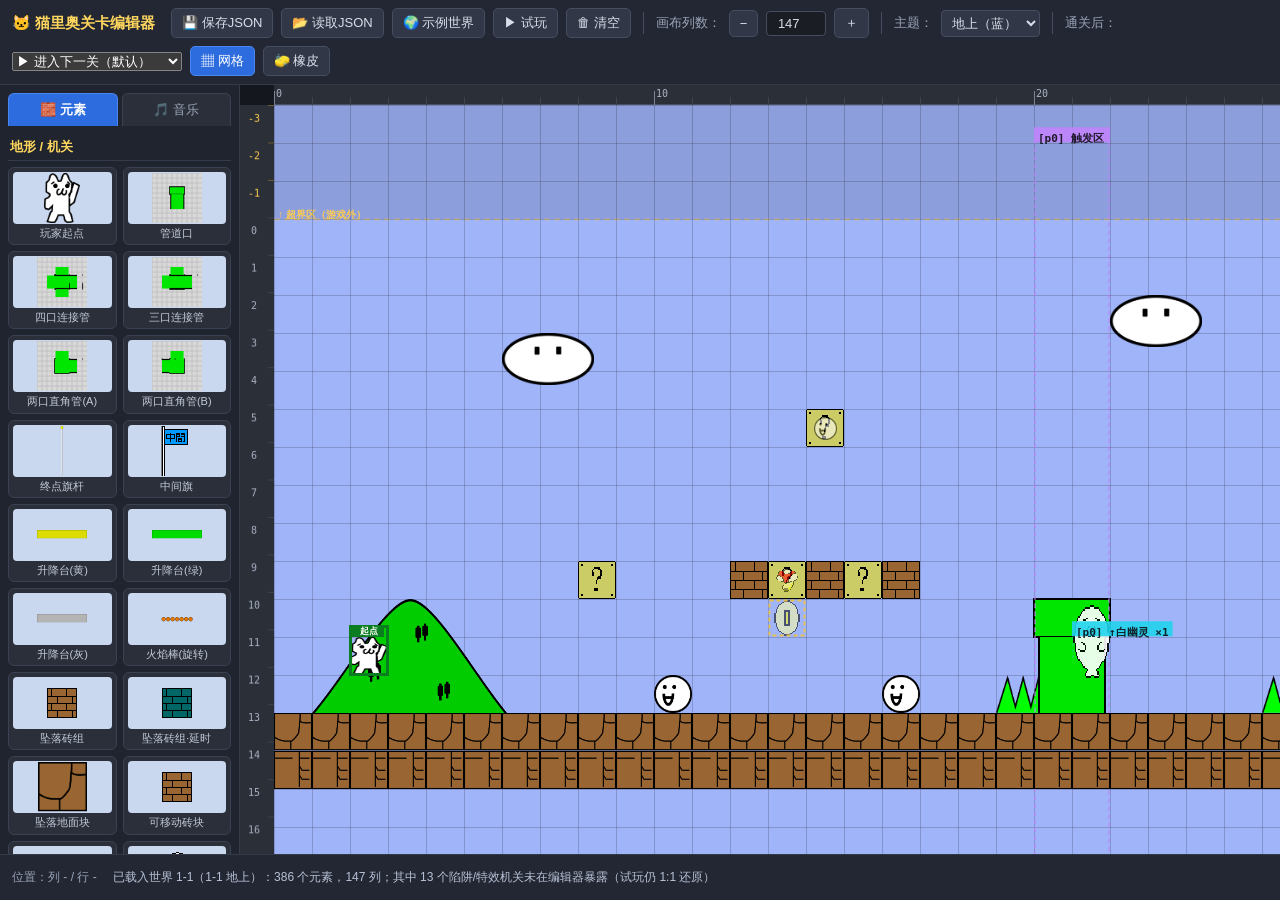
==== index.html @ 0173897b "1-3踩碎砖元素解耦" ====
<!DOCTYPE html>
<html lang="zh-CN">
<head>
<meta charset="UTF-8">
<title>猫里奥关卡编辑器</title>
<link rel="stylesheet" href="editor.css?v=hd3">
<style>
/* 加载遮罩：覆盖整个页面，等 manifest 所有图片加载完毕后淡出 */
#bootMask {
  position: fixed; inset: 0; z-index: 9999;
  background: #1a1d24; color: #e8ecf4;
  display: flex; align-items: center; justify-content: center;
  flex-direction: column; gap: 14px;
  font-family: "Microsoft YaHei", sans-serif;
  user-select: none;
}
#bootMask .bm-title { font-size: 16px; color: #ffd75e; }
#bootMask .bm-bar {
  width: 320px; max-width: 70vw; height: 10px;
  background: #2a2f3c; border-radius: 5px; overflow: hidden;
}
#bootMask .bm-fill {
  width: 0; height: 100%; background: #48b048;
  transition: width .2s ease-out;
}
#bootMask .bm-text { color: #98a2b6; font-size: 12px; }
#bootMask .bm-file { color: #b8c2d6; font-size: 11px; max-width: 360px;
  overflow: hidden; text-overflow: ellipsis; white-space: nowrap;
  font-family: Consolas, "Courier New", monospace; }
</style>
</head>
<body>
<!-- 加载遮罩：在所有资源加载完成前覆盖页面 -->
<div id="bootMask">
  <div class="bm-title">🐱 猫里奥关卡编辑器 · 资源加载中</div>
  <div class="bm-bar"><div id="bmFill" class="bm-fill"></div></div>
  <div id="bmText" class="bm-text">0% (0/0)</div>
  <div id="bmFile" class="bm-file">准备加载…</div>
</div>
<div id="app">
  <!-- 顶部工具栏 -->
  <div id="toolbar">
    <span class="title">🐱 猫里奥关卡编辑器</span>
    <button id="saveBtn" title="将当前关卡保存为 JSON 文件">💾 保存JSON</button>
    <button id="loadBtn" title="读取之前保存的 JSON 关卡（也可直接把 .json 拖进窗口）">📂 读取JSON</button>
    <input type="file" id="fileInput" accept=".json,application/json" multiple style="display:none">
    <button id="demoBtn" title="从原版猫里奥全部关卡（世界）中选择一个载入">🌍 示例世界</button>
    <button id="playBtn" title="把当前关卡转换成游戏数据，在新标签页用新引擎试玩">▶ 试玩</button>
    <button id="clearBtn">🗑 清空</button>
    <span class="sep"></span>
    <label>画布列数：</label>
    <button id="colsMinus" title="横向缩短 10 列">−</button>
    <input type="number" id="colsInput" min="20" max="1000" value="120">
    <button id="colsPlus" title="横向加长 10 列">＋</button>
    <span class="sep"></span>
    <label>主题：</label>
    <select id="themeSel">
      <option value="overworld">地上（蓝）</option>
      <option value="dungeon">地下（黑）</option>
      <option value="castle">城堡（黑）</option>
      <option value="sky">空中（蓝）</option>
    </select>
    <span class="sep"></span>
    <label for="nextLevelSel">通关后：</label>
    <select id="nextLevelSel" title="玩家碰到终点旗杆通关后的去向">
      <option value="__next__">▶ 进入下一关</option>
      <option value="__end__">🏁 游戏结束</option>
    </select>
    <button id="gridBtn" title="显示/隐藏网格">▦ 网格</button>
    <button id="eraserBtn" title="橡皮工具（也可在画布上右键擦除）">🧽 橡皮</button>
    <button id="propBtn" title="编辑选中元素的属性（位置/长度/角度/传送目标等）" style="display:none">⚙ 属性</button>
    <span class="sep" id="warpSep" style="display:none"></span>
    <label id="warpLabel" for="warpSel" style="display:none">传送目标：</label>
    <select id="warpSel" style="display:none" title="选中“传送管道口”后设置进入后前往的世界，或游戏结束"></select>
  </div>

  <!-- 主体：左侧元素栏 + 中间横向滚动画布 -->
  <div id="main">
    <div id="palette"></div>
    <div id="stage-wrap">
      <canvas id="gutter" style="margin-top:20px"></canvas>
      <div id="scroller">
        <div id="stage-inner">
          <canvas id="ruler"></canvas>
          <canvas id="stage"></canvas>
        </div>
      </div>
    </div>
  </div>

  <!-- 底部状态栏 -->
  <div id="statusbar">
    <span id="status">位置：列 - / 行 -</span>
    <span id="hint">点击左侧元素，再到画布上点击/拖动放置；右键擦除；滚轮横向滚动；画布可水平增减。</span>
  </div>
</div>

<!-- 示例世界选择弹窗 -->
<div id="worldModal" class="world-mask">
  <div class="world-dialog">
    <div class="world-head">
      <span>🌍 选择要载入的世界（读取自旧引擎全部关卡）</span>
      <button id="worldClose" title="关闭">✕</button>
    </div>
    <div id="worldList" class="world-list"></div>
    <div class="world-foot">点击任一世界即可载入编辑器；未修改前点“试玩”将 1:1 还原原版关卡。</div>
  </div>
</div>

<!-- BGM 单选弹窗 -->
<div id="bgmModal" class="world-mask">
  <div class="world-dialog">
    <div class="world-head">
      <span>🎼 选择本关背景音乐（BGM）</span>
      <button id="bgmClose" title="关闭">✕</button>
    </div>
    <div id="bgmList" class="world-list"></div>
    <div class="world-foot">点击曲目即可试听并选中（单选）；BGM 是关卡级设置，不会放到画布上，试玩本关时播放。</div>
  </div>
</div>

<!-- 元素属性弹窗 -->
<div id="propModal" class="world-mask">
  <div class="world-dialog prop-dialog">
    <div class="world-head">
      <span id="propTitle">⚙ 元素属性</span>
      <button id="propClose" title="关闭">✕</button>
    </div>
    <div id="propBody" class="prop-body"></div>
    <div class="prop-foot">
      <button id="propCancel">取消</button>
      <button id="propOk">确定</button>
    </div>
  </div>
</div>

<script src="assets/sprites/manifest.js?v=shell2"></script>
<script src="elements.js?v=shell25"></script>
<script src="stages_data.js?v=shell14"></script>
<script src="editor.js?v=hd33"></script>
<script>
/* 加载画面：预加载 manifest 中所有切片 PNG，跟踪进度，完成后淡出遮罩。
 * 加载期间屏蔽所有键盘事件（capture 阶段拦截），防止编辑器接收按键放置/删除元素。 */
(function () {
  var mask = document.getElementById('bootMask');
  if (!mask) return;
  var fillEl = document.getElementById('bmFill');
  var textEl = document.getElementById('bmText');
  var fileEl = document.getElementById('bmFile');
  var lastP = -1;
  var total = 0, loaded = 0;
  // 提取 URL 中的文件名
  function basename(url) {
    if (!url) return '';
    var s = String(url).split('?')[0];
    var i = s.lastIndexOf('/');
    return i >= 0 ? s.slice(i + 1) : s;
  }
  function setP(p, file) {
    if (p === lastP && file == null) return;
    lastP = p;
    if (fillEl) fillEl.style.width = p + '%';
    if (textEl) textEl.textContent = p + '% (' + loaded + '/' + total + ')';
    if (fileEl && file != null) {
      fileEl.textContent = file ? ('当前加载：' + basename(file)) : (loaded >= total ? '完成 ✓' : '');
    }
  }
  // 加载期间屏蔽所有键盘事件（capture 阶段拦截）
  function keyBlocker(e) {
    e.preventDefault();
    e.stopImmediatePropagation();
    return false;
  }
  window.addEventListener('keydown', keyBlocker, true);
  window.addEventListener('keyup', keyBlocker, true);
  window.addEventListener('keypress', keyBlocker, true);
  function releaseBlocker() {
    window.removeEventListener('keydown', keyBlocker, true);
    window.removeEventListener('keyup', keyBlocker, true);
    window.removeEventListener('keypress', keyBlocker, true);
  }
  function finish() {
    setP(100, null);
    if (fileEl) fileEl.textContent = '完成 ✓';
    setTimeout(function () {
      mask.style.transition = 'opacity .3s';
      mask.style.opacity = '0';
      setTimeout(function () {
        mask.style.display = 'none';
        releaseBlocker();
      }, 300);
    }, 100);
  }
  // 收集 manifest 中所有切片 PNG 路径，去重
  var seen = {}, urls = [];
  if (window.SPRITE_MANIFEST && window.SPRITE_MANIFEST.sprites) {
    window.SPRITE_MANIFEST.sprites.forEach(function (s) {
      if (!s.file) return;
      var u = 'assets/sprites/' + s.file;
      if (seen[u]) return;
      seen[u] = true; urls.push(u);
    });
  }
  total = urls.length;
  // 兜底：无有效 URL 时 500ms 后直接淡出
  if (total === 0) { setTimeout(finish, 500); return; }
  // 启动加载
  setP(0, urls[0]);
  function done() {
    loaded++;
    // 估算当前正在加载的文件（最后一个未完成的）
    var cur = loaded < total ? urls[Math.min(loaded, total - 1)] : null;
    setP(Math.min(99, Math.round(loaded * 100 / total)), cur);
    if (loaded >= total) finish();
  }
  urls.forEach(function (u) {
    var im = new Image();
    im.onload = done;
    im.onerror = done;
    im.src = u;
  });
})();
</script>
</body>
</html>
---- editor.css ----
* { margin: 0; padding: 0; box-sizing: border-box; }

html, body {
  height: 100%;
  font-family: "Microsoft YaHei", "PingFang SC", sans-serif;
  background: #1a1d24;
  color: #d8dee9;
  overflow: hidden;
}

#app {
  display: flex;
  flex-direction: column;
  height: 100%;
}

/* ---------- 顶部工具栏 ---------- */
#toolbar {
  display: flex;
  align-items: center;
  gap: 8px;
  padding: 8px 12px;
  background: #232733;
  border-bottom: 1px solid #333a48;
  flex-wrap: wrap;
}
#toolbar .title {
  font-weight: bold;
  font-size: 15px;
  color: #ffd75e;
  margin-right: 8px;
  white-space: nowrap;
}
#toolbar button {
  background: #313747;
  color: #d8dee9;
  border: 1px solid #454d61;
  border-radius: 5px;
  padding: 5px 10px;
  font-size: 13px;
  cursor: pointer;
  white-space: nowrap;
}
#toolbar button:hover { background: #3d4458; }
#toolbar button.active {
  background: #2d6cdf;
  border-color: #4a86f0;
  color: #fff;
}
#toolbar .sep {
  width: 1px;
  height: 22px;
  background: #454d61;
  margin: 0 4px;
}
#toolbar label { font-size: 13px; color: #9aa4b8; }
#colsInput {
  width: 60px;
  background: #1a1d24;
  color: #d8dee9;
  border: 1px solid #454d61;
  border-radius: 4px;
  padding: 4px 6px;
  font-size: 13px;
  text-align: center;
}
#themeSel {
  background: #313747;
  color: #d8dee9;
  border: 1px solid #454d61;
  border-radius: 4px;
  padding: 4px 6px;
  font-size: 13px;
}

/* ---------- 下拉选项可读性：深色select的下拉列表默认白底，选项文字继承浅色会白底白字不可见 ---------- */
select { color-scheme: dark; }
select option, select optgroup {
  background: #1a1d24;
  color: #d8dee9;
}

/* ---------- 主体三栏 ---------- */
#main {
  flex: 1;
  display: flex;
  min-height: 0;
}

/* 左侧元素栏 */
#palette {
  width: 240px;
  flex-shrink: 0;
  background: #20242e;
  border-right: 1px solid #333a48;
  display: flex;
  flex-direction: column;
  overflow: hidden;
}
/* 左侧栏 TAB 切换 */
#palTabs {
  display: flex;
  gap: 4px;
  padding: 8px 8px 0;
  flex-shrink: 0;
}
.pal-tab {
  flex: 1;
  background: #2b2f3a;
  color: #9aa4b8;
  border: 1px solid #3a4152;
  border-bottom: none;
  border-radius: 6px 6px 0 0;
  padding: 7px 0;
  font-size: 13px;
  cursor: pointer;
}
.pal-tab:hover { background: #333a48; color: #d8dee9; }
.pal-tab.active {
  background: #2d6cdf;
  border-color: #4a86f0;
  color: #fff;
  font-weight: bold;
}
.pal-pane {
  display: none;
  flex: 1;
  overflow-y: auto;
  padding: 8px;
  min-height: 0;
}
.pal-pane.show { display: block; }
.pal-sec { margin-bottom: 10px; }
.pal-h {
  font-size: 13px;
  font-weight: bold;
  color: #ffd75e;
  padding: 4px 2px;
  border-bottom: 1px solid #333a48;
  margin-bottom: 6px;
  position: sticky;
  top: -8px;
  background: #20242e;
}
.pal-grid {
  display: grid;
  grid-template-columns: repeat(2, 1fr);
  gap: 6px;
}
.pal-item {
  background: #2b2f3a;
  border: 1px solid #3a4152;
  border-radius: 6px;
  padding: 4px;
  cursor: pointer;
  text-align: center;
  user-select: none;
}
.pal-item:hover { border-color: #6b7590; background: #333a48; }
.pal-item.sel {
  border-color: #4a86f0;
  background: #24395e;
  box-shadow: 0 0 0 1px #4a86f0 inset;
}
.pal-thumb {
  height: 52px;
  display: flex;
  align-items: center;
  justify-content: center;
  background: #c9d7ef;
  border-radius: 4px;
  margin-bottom: 3px;
  overflow: hidden;
}
.pal-thumb img {
  max-width: 50px;
  max-height: 50px;
  image-rendering: pixelated;
}
/* 高清重绘资源：浏览器平滑缩放，避免曲线边缘出方块锯齿 */
.pal-thumb img.pal-hd {
  image-rendering: auto;
}
.pal-add {
  border-style: dashed;
  border-color: #5a6478;
  cursor: pointer;
}
.pal-add:hover { border-color: #7d8aff; background: #2a3550; }
.pal-add-thumb {
  font-size: 28px;
  color: #7d8aff;
  background: transparent !important;
  border: 2px dashed #5a6478;
  border-radius: 4px;
}
.custom-del {
  position: absolute;
  top: 2px;
  right: 2px;
  background: rgba(233, 30, 99, .85);
  color: #fff;
  font-size: 12px;
  width: 16px;
  height: 16px;
  line-height: 14px;
  text-align: center;
  border-radius: 50%;
  cursor: pointer;
  display: none;
}
.pal-item.custom-item, .world-item.custom-item { position: relative; }
.pal-item.custom-item:hover .custom-del,
.world-item.custom-item:hover .custom-del { display: block; }
.pal-dot {
  width: 34px;
  height: 34px;
  border-radius: 50%;
  border: 2px solid #fff;
  color: #fff;
  font-size: 18px;
  display: flex;
  align-items: center;
  justify-content: center;
}
.pal-label {
  font-size: 11px;
  color: #c2cad8;
  line-height: 1.2;
  white-space: nowrap;
  overflow: hidden;
  text-overflow: ellipsis;
}

/* 中间画布区 */
#stage-wrap {
  flex: 1;
  display: flex;
  min-width: 0;
  min-height: 0;
  background: #14171d;
}
#gutter {
  flex-shrink: 0;
  display: block;
}
#scroller {
  flex: 1;
  overflow-x: auto;
  overflow-y: hidden;
}
#stage-inner {
  width: max-content;
  padding-bottom: 8px;
}
#ruler { display: block; }
#stage {
  display: block;
  /* backing 已按 devicePixelRatio 原生出图，无需再让 CSS 做像素化放大；
     高清资源需要平滑显示，像素风资源已在 canvas 内以 nearest-neighbor 栅格化 */
  cursor: crosshair;
  box-shadow: 0 0 0 1px #333a48;
}

/* 底部状态栏 */
#statusbar {
  display: flex;
  gap: 16px;
  align-items: center;
  padding: 6px 12px;
  background: #232733;
  border-top: 1px solid #333a48;
  font-size: 12px;
  min-height: 46px;
}
#status { color: #9aa4b8; white-space: nowrap; }
#hint {
  color: #b8c2d6;
  flex: 1;
  white-space: nowrap;
  overflow: hidden;
  text-overflow: ellipsis;
}

/* 滚动条 */
.pal-pane::-webkit-scrollbar,
#scroller::-webkit-scrollbar { height: 10px; width: 10px; }
.pal-pane::-webkit-scrollbar-thumb,
#scroller::-webkit-scrollbar-thumb { background: #454d61; border-radius: 5px; }
.pal-pane::-webkit-scrollbar-track,
#scroller::-webkit-scrollbar-track { background: #1a1d24; }

/* ===== 音乐 TAB：BGM 卡片 + 音效 ===== */
.bgm-card {
  display: flex;
  align-items: center;
  gap: 10px;
  background: #2b2f3a;
  border: 1px solid #3a4152;
  border-radius: 8px;
  padding: 10px;
  cursor: pointer;
  user-select: none;
}
.bgm-card:hover { border-color: #6b7590; background: #333a48; }
.bgm-card-dot {
  width: 38px;
  height: 38px;
  flex-shrink: 0;
  border-radius: 50%;
  border: 2px solid #fff;
  color: #fff;
  font-size: 18px;
  display: flex;
  align-items: center;
  justify-content: center;
}
.bgm-card-info { flex: 1; min-width: 0; }
.bgm-card-name { font-size: 13px; font-weight: bold; color: #fff; }
.bgm-card-sub { font-size: 11px; color: #8890a0; margin-top: 2px; }
.bgm-card-chg { font-size: 12px; color: #8ab4f8; white-space: nowrap; }
.sfx-thumb { background: #e8ecf4; }

/* ===== BGM 单选弹窗 ===== */
.bgm-item { align-items: center; }
.bgm-item.sel { background: #24395e; border-color: #4a86f0; }
.bgm-radio {
  font-size: 16px;
  color: #8ab4f8;
  width: 18px;
  text-align: center;
  flex-shrink: 0;
}
.bgm-dot {
  width: 26px;
  height: 26px;
  flex-shrink: 0;
  border-radius: 50%;
  border: 2px solid #fff;
  color: #fff;
  font-size: 13px;
  display: flex;
  align-items: center;
  justify-content: center;
}

/* ===== 示例世界选择弹窗 ===== */
.world-mask {
  position: fixed; inset: 0; background: rgba(0,0,0,.55);
  display: none; align-items: center; justify-content: center; z-index: 1000;
}
.world-mask.show { display: flex; }
.world-dialog {
  width: min(560px, 92vw); max-height: 78vh; display: flex; flex-direction: column;
  background: #23262e; border: 1px solid #3a4152; border-radius: 12px;
  box-shadow: 0 18px 60px rgba(0,0,0,.5); overflow: hidden;
}
.world-head {
  display: flex; align-items: center; justify-content: space-between;
  padding: 14px 18px; font-weight: 700; color: #fff;
  background: #2b2f3a; border-bottom: 1px solid #3a4152;
}
.world-head button {
  background: none; border: none; color: #aab; font-size: 16px; cursor: pointer;
}
.world-head button:hover { color: #fff; }
.world-list { overflow-y: auto; padding: 8px; }
.world-item {
  display: flex; align-items: baseline; gap: 10px;
  padding: 10px 14px; margin: 4px 0; border-radius: 8px; cursor: pointer;
  border: 1px solid transparent;
}
.world-item:hover { background: #333a48; border-color: #4a5570; }
.world-item .wid {
  font-weight: 700; color: #8fd; font-family: monospace; min-width: 52px;
}
.world-item .wname { color: #eee; font-weight: 600; }
.world-item .wmeta { color: #99a; font-size: 12px; margin-left: auto; }
.world-foot {
  padding: 10px 16px; font-size: 12px; color: #8890a0;
  background: #1f222a; border-top: 1px solid #3a4152;
}

/* ---------- 元素属性弹窗 ---------- */
.prop-dialog { width: min(430px, 92vw); }
.prop-body { padding: 14px 18px; display: flex; flex-direction: column; gap: 10px; overflow-y: auto; }
.prop-row { display: flex; align-items: center; gap: 10px; font-size: 13px; }
.prop-row > label { min-width: 112px; color: #aab; }
.prop-row input, .prop-row select {
  flex: 0 1 auto; min-width: 130px; background: #1a1d24; border: 1px solid #3a4152; color: #fff;
  border-radius: 6px; padding: 6px 8px; font-size: 13px;
}
.prop-row input:focus, .prop-row select:focus { outline: none; border-color: #5a7bd0; }
.prop-row .prop-note { color: #778; font-size: 11px; flex: 1 1 0; min-width: 90px; overflow-wrap: anywhere; }
.prop-foot {
  display: flex; gap: 10px; justify-content: flex-end; padding: 12px 16px;
  background: #1f222a; border-top: 1px solid #3a4152;
}
.prop-foot button {
  padding: 6px 20px; border-radius: 6px; border: 1px solid #4a5570;
  background: #333a48; color: #fff; cursor: pointer; font-size: 13px;
}
.prop-foot button:hover { background: #3d4656; }
.prop-foot #propOk { background: #2e7d46; border-color: #3a9d5a; }
.prop-foot #propOk:hover { background: #359052; }
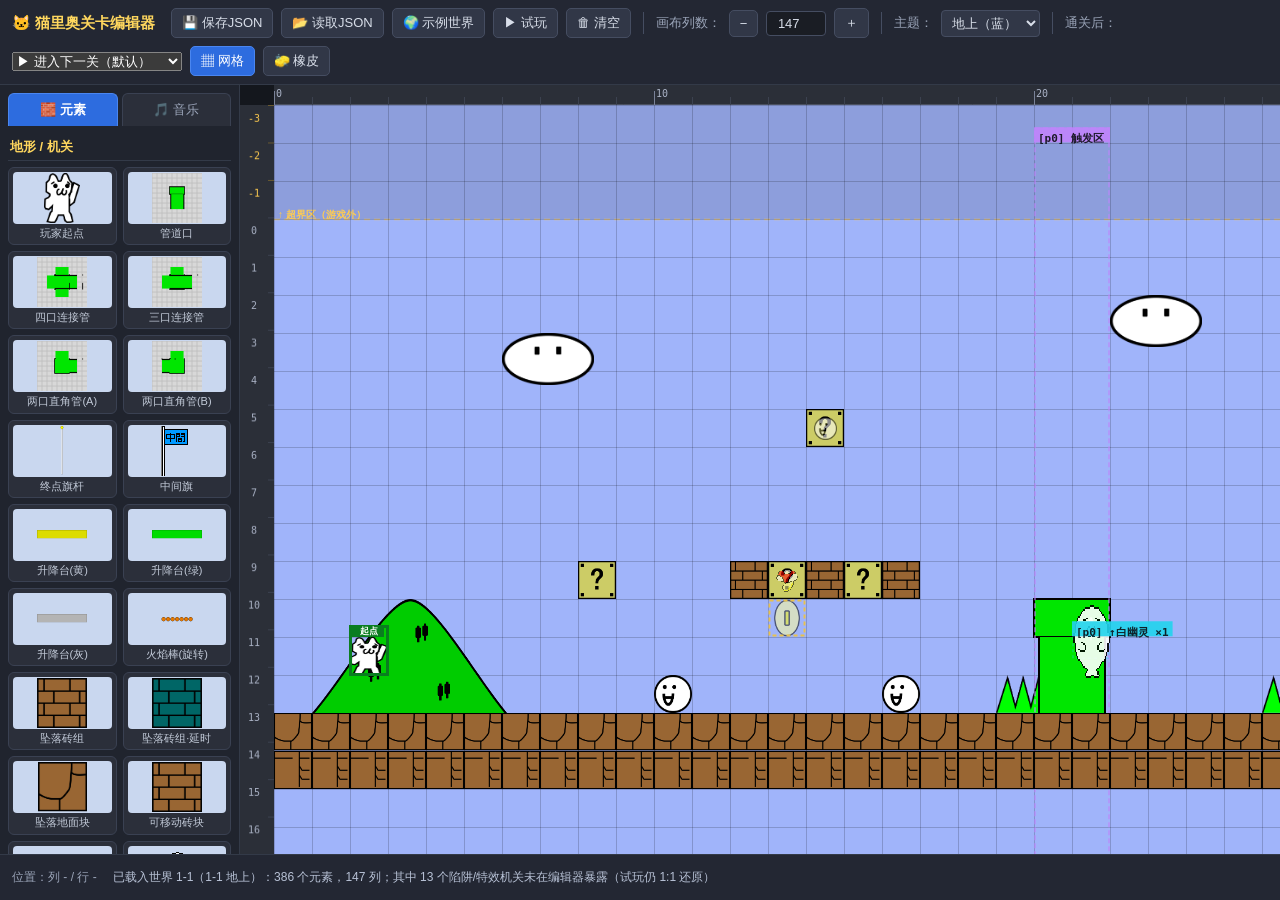
==== commit 3c1a2c38: "1-1毒蘑菇量产隐藏块" ====
--- a/index.html
+++ b/index.html
@@ -137,7 +137,7 @@
 <script src="assets/sprites/manifest.js?v=shell2"></script>
 <script src="elements.js?v=shell25"></script>
 <script src="stages_data.js?v=shell14"></script>
-<script src="editor.js?v=hd33"></script>
+<script src="editor.js?v=hd34"></script>
 <script>
 /* 加载画面：预加载 manifest 中所有切片 PNG，跟踪进度，完成后淡出遮罩。
  * 加载期间屏蔽所有键盘事件（capture 阶段拦截），防止编辑器接收按键放置/删除元素。 */
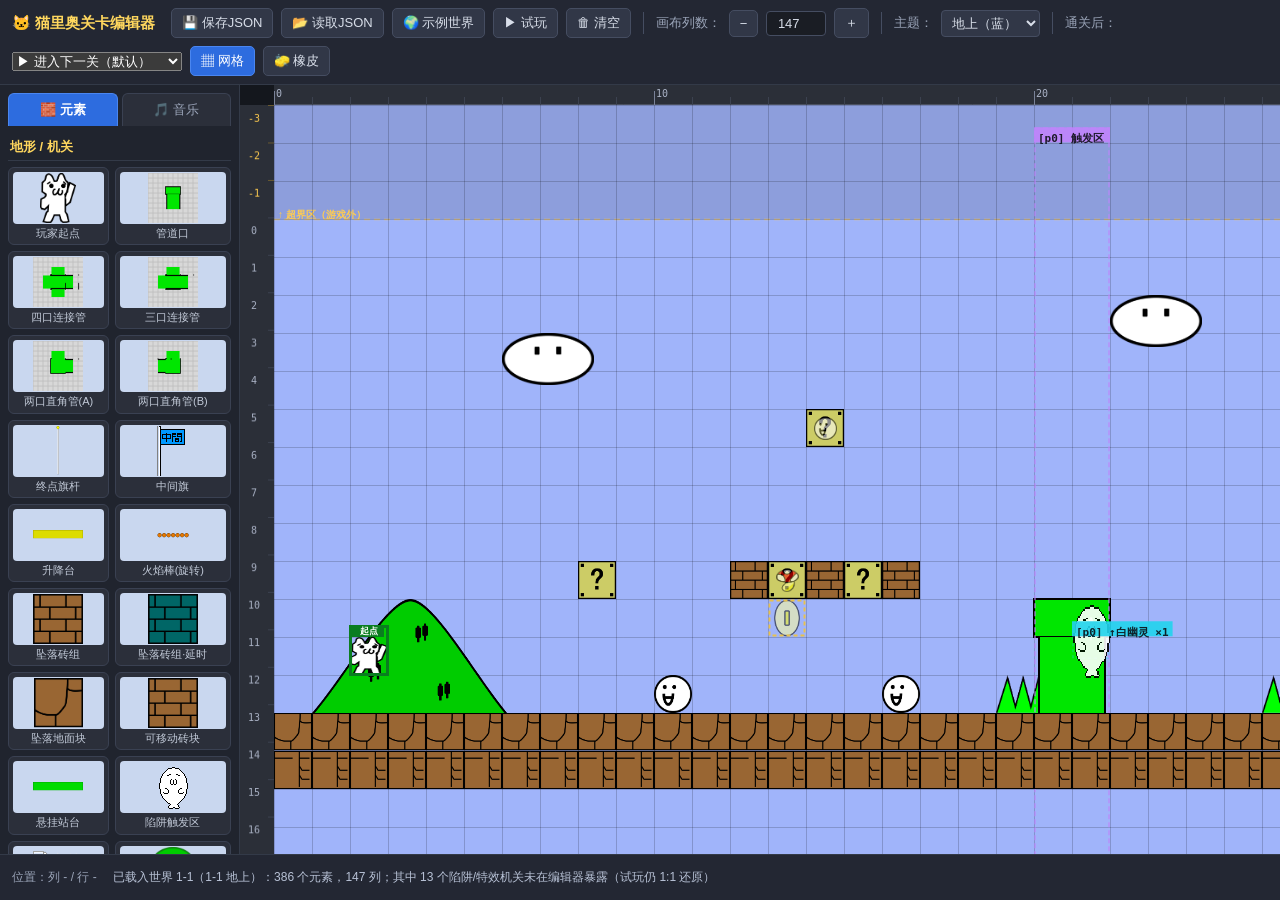
==== commit a3b33de0: "升降台重构" ====
--- a/index.html
+++ b/index.html
@@ -3,7 +3,7 @@
 <head>
 <meta charset="UTF-8">
 <title>猫里奥关卡编辑器</title>
-<link rel="stylesheet" href="editor.css?v=hd3">
+<link rel="stylesheet" href="editor.css?v=hd5">
 <style>
 /* 加载遮罩：覆盖整个页面，等 manifest 所有图片加载完毕后淡出 */
 #bootMask {
@@ -135,9 +135,9 @@
 </div>
 
 <script src="assets/sprites/manifest.js?v=shell2"></script>
-<script src="elements.js?v=shell25"></script>
+<script src="elements.js?v=shell26"></script>
 <script src="stages_data.js?v=shell14"></script>
-<script src="editor.js?v=hd34"></script>
+<script src="editor.js?v=hd36"></script>
 <script>
 /* 加载画面：预加载 manifest 中所有切片 PNG，跟踪进度，完成后淡出遮罩。
  * 加载期间屏蔽所有键盘事件（capture 阶段拦截），防止编辑器接收按键放置/删除元素。 */
--- a/editor.css
+++ b/editor.css
@@ -392,6 +392,16 @@
 }
 .prop-row input:focus, .prop-row select:focus { outline: none; border-color: #5a7bd0; }
 .prop-row .prop-note { color: #778; font-size: 11px; flex: 1 1 0; min-width: 90px; overflow-wrap: anywhere; }
+/* 升降台接触事件复选框组 */
+.prop-row .lift-checks { display: flex; flex-wrap: wrap; gap: 6px 16px; min-width: 200px; flex: 1 1 auto; }
+.prop-row .lift-chk { display: flex; align-items: center; gap: 5px; min-width: auto !important; color: #dfe3ee; cursor: pointer; font-weight: normal; }
+.prop-row .lift-chk input { min-width: 0 !important; width: auto; flex: 0 0 auto; margin: 0; padding: 0; accent-color: #5a7bd0; }
+.prop-row .lift-chk span { font-size: 12.5px; }
+/* 升降台自定义颜色选择器 */
+.prop-row .lift-color-box { display: flex; align-items: center; gap: 8px; flex: 1 1 auto; min-width: 130px; }
+.prop-row .lift-color-box select { flex: 0 1 auto; }
+.prop-row .lift-color-picker { min-width: 0 !important; width: 34px; height: 28px; padding: 0; border: 1px solid #3a4152; border-radius: 4px; background: none; cursor: pointer; flex: 0 0 auto; }
+.prop-row .lift-color-rgba { font-size: 11px; color: #aab; font-family: monospace; white-space: nowrap; }
 .prop-foot {
   display: flex; gap: 10px; justify-content: flex-end; padding: 12px 16px;
   background: #1f222a; border-top: 1px solid #3a4152;
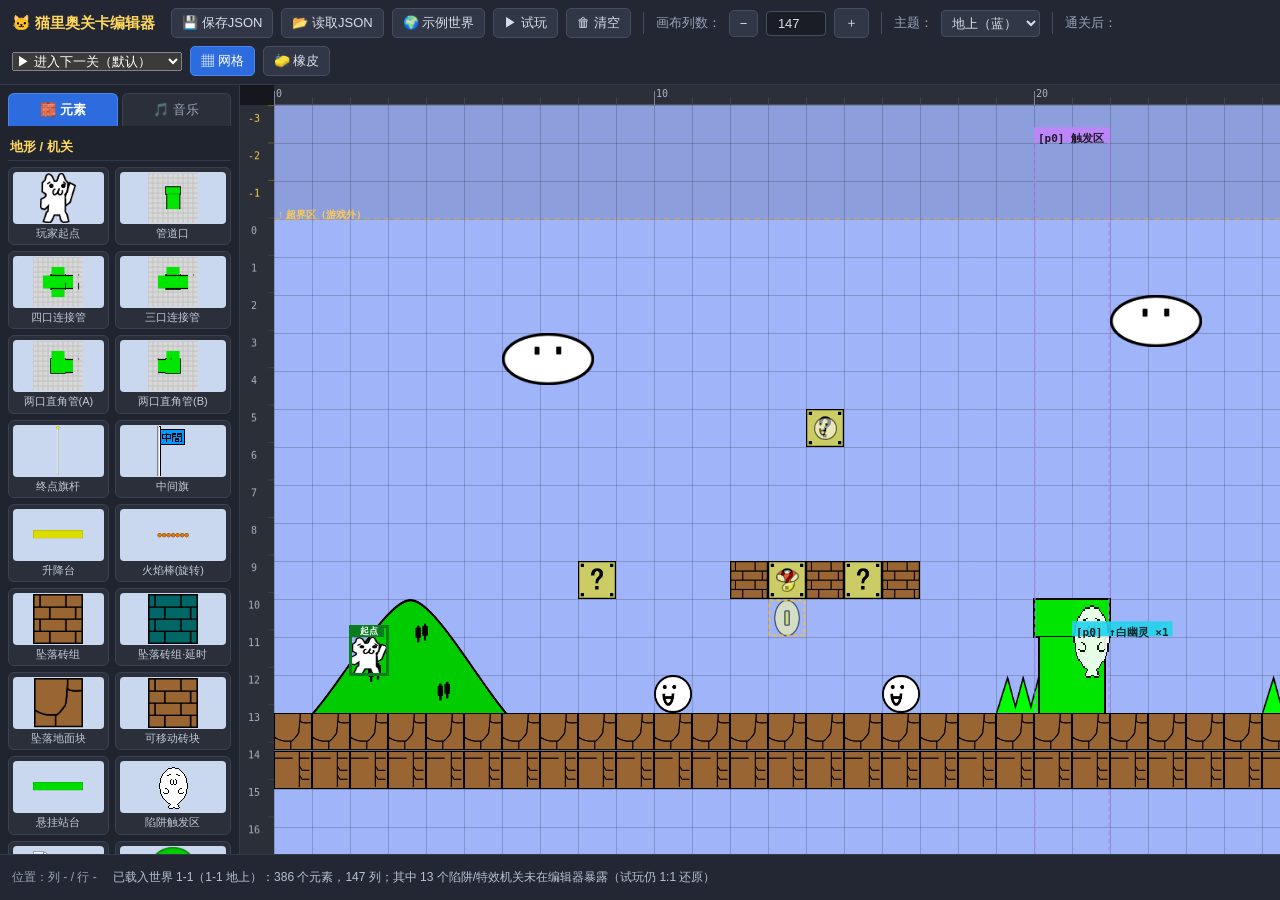
==== commit ec916f18: "1-2-1 周期还是没有变化，问号球改属性，属性列表跟p10元素的属性对不上" ====
--- a/index.html
+++ b/index.html
@@ -137,7 +137,7 @@
 <script src="assets/sprites/manifest.js?v=shell2"></script>
 <script src="elements.js?v=shell26"></script>
 <script src="stages_data.js?v=shell14"></script>
-<script src="editor.js?v=hd36"></script>
+<script src="editor.js?v=hd37"></script>
 <script>
 /* 加载画面：预加载 manifest 中所有切片 PNG，跟踪进度，完成后淡出遮罩。
  * 加载期间屏蔽所有键盘事件（capture 阶段拦截），防止编辑器接收按键放置/删除元素。 */
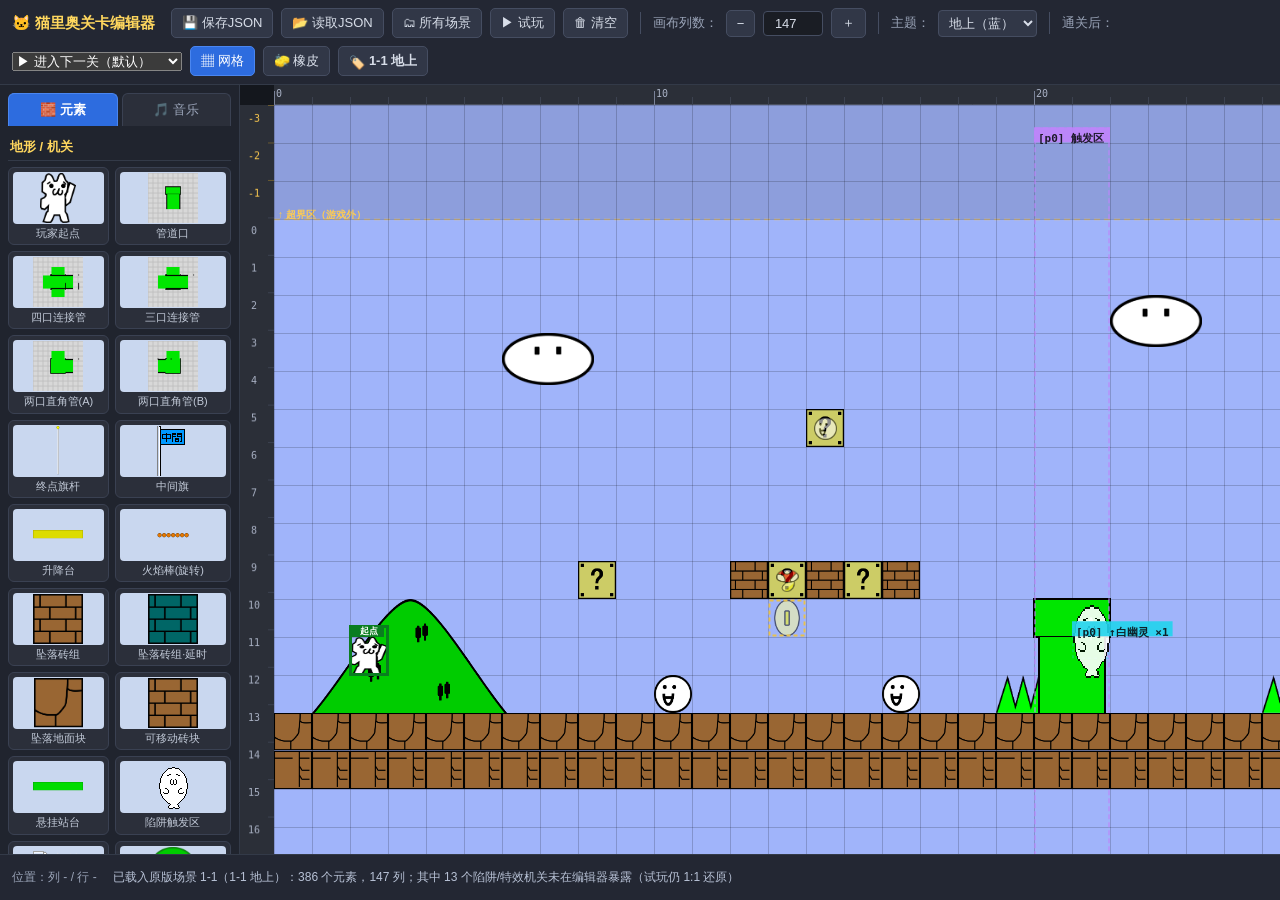
==== commit 1e2aa386: "关卡名字" ====
--- a/index.html
+++ b/index.html
@@ -3,7 +3,7 @@
 <head>
 <meta charset="UTF-8">
 <title>猫里奥关卡编辑器</title>
-<link rel="stylesheet" href="editor.css?v=hd5">
+<link rel="stylesheet" href="editor.css?v=hd7">
 <style>
 /* 加载遮罩：覆盖整个页面，等 manifest 所有图片加载完毕后淡出 */
 #bootMask {
@@ -44,7 +44,7 @@
     <button id="saveBtn" title="将当前关卡保存为 JSON 文件">💾 保存JSON</button>
     <button id="loadBtn" title="读取之前保存的 JSON 关卡（也可直接把 .json 拖进窗口）">📂 读取JSON</button>
     <input type="file" id="fileInput" accept=".json,application/json" multiple style="display:none">
-    <button id="demoBtn" title="从原版猫里奥全部关卡（世界）中选择一个载入">🌍 示例世界</button>
+    <button id="demoBtn" title="从全部场景中选择：原版关卡或修改后保存的副本">🗂 所有场景</button>
     <button id="playBtn" title="把当前关卡转换成游戏数据，在新标签页用新引擎试玩">▶ 试玩</button>
     <button id="clearBtn">🗑 清空</button>
     <span class="sep"></span>
@@ -69,6 +69,7 @@
     <button id="gridBtn" title="显示/隐藏网格">▦ 网格</button>
     <button id="eraserBtn" title="橡皮工具（也可在画布上右键擦除）">🧽 橡皮</button>
     <button id="propBtn" title="编辑选中元素的属性（位置/长度/角度/传送目标等）" style="display:none">⚙ 属性</button>
+    <button id="levelNameBtn" title="当前关卡名（点击修改）">🏷️ <span id="levelNameText">未命名关卡</span></button>
     <span class="sep" id="warpSep" style="display:none"></span>
     <label id="warpLabel" for="warpSel" style="display:none">传送目标：</label>
     <select id="warpSel" style="display:none" title="选中“传送管道口”后设置进入后前往的世界，或游戏结束"></select>
@@ -95,15 +96,15 @@
   </div>
 </div>
 
-<!-- 示例世界选择弹窗 -->
+<!-- 所有场景选择弹窗 -->
 <div id="worldModal" class="world-mask">
   <div class="world-dialog">
     <div class="world-head">
-      <span>🌍 选择要载入的世界（读取自旧引擎全部关卡）</span>
+      <span>🗂 选择要载入的场景（原版关卡 + 修改后的副本）</span>
       <button id="worldClose" title="关闭">✕</button>
     </div>
     <div id="worldList" class="world-list"></div>
-    <div class="world-foot">点击任一世界即可载入编辑器；未修改前点“试玩”将 1:1 还原原版关卡。</div>
+    <div class="world-foot">点击任一场景即可载入编辑器；原版关卡未修改前点“试玩”将 1:1 还原，一旦修改会自动存为“副本”并列在上方。</div>
   </div>
 </div>
 
@@ -137,7 +138,7 @@
 <script src="assets/sprites/manifest.js?v=shell2"></script>
 <script src="elements.js?v=shell26"></script>
 <script src="stages_data.js?v=shell14"></script>
-<script src="editor.js?v=hd37"></script>
+<script src="editor.js?v=hd40"></script>
 <script>
 /* 加载画面：预加载 manifest 中所有切片 PNG，跟踪进度，完成后淡出遮罩。
  * 加载期间屏蔽所有键盘事件（capture 阶段拦截），防止编辑器接收按键放置/删除元素。 */
--- a/editor.css
+++ b/editor.css
@@ -46,6 +46,22 @@
   background: #2d6cdf;
   border-color: #4a86f0;
   color: #fff;
+}
+/* 关卡名按钮：名字过长时省略号，视觉上与操作按钮区分 */
+#levelNameBtn {
+  max-width: 260px;
+  border-color: #5a6f4a;
+  color: #b9e08a;
+  font-weight: bold;
+}
+#levelNameBtn:hover { background: #35403a; }
+#levelNameBtn #levelNameText {
+  display: inline-block;
+  max-width: 215px;
+  overflow: hidden;
+  text-overflow: ellipsis;
+  vertical-align: bottom;
+  white-space: nowrap;
 }
 #toolbar .sep {
   width: 1px;
@@ -380,6 +396,36 @@
   padding: 10px 16px; font-size: 12px; color: #8890a0;
   background: #1f222a; border-top: 1px solid #3a4152;
 }
+
+/* ---------- “所有场景”弹窗：分组标题 / 副本徽标 ---------- */
+.scene-group-title {
+  padding: 10px 8px 6px;
+  font-size: 12px;
+  font-weight: 700;
+  color: #8fa0c0;
+  letter-spacing: .5px;
+}
+.scene-empty {
+  padding: 8px 14px 12px;
+  font-size: 12px;
+  color: #6b7388;
+}
+.world-item.scene-item.sel {
+  background: #2c3a5a;
+  border-color: #4a6ea8;
+}
+.scene-badge {
+  flex: none;
+  font-size: 11px;
+  font-weight: 700;
+  padding: 1px 7px;
+  border-radius: 9px;
+  min-width: 38px;
+  text-align: center;
+}
+.scene-badge.kind-copy   { background: #3a5a2c; color: #b9e08a; }
+.scene-badge.kind-custom { background: #4a3a6a; color: #cbb8f0; }
+.scene-badge.kind-file   { background: #5a4a2c; color: #f0d09a; }
 
 /* ---------- 元素属性弹窗 ---------- */
 .prop-dialog { width: min(430px, 92vw); }
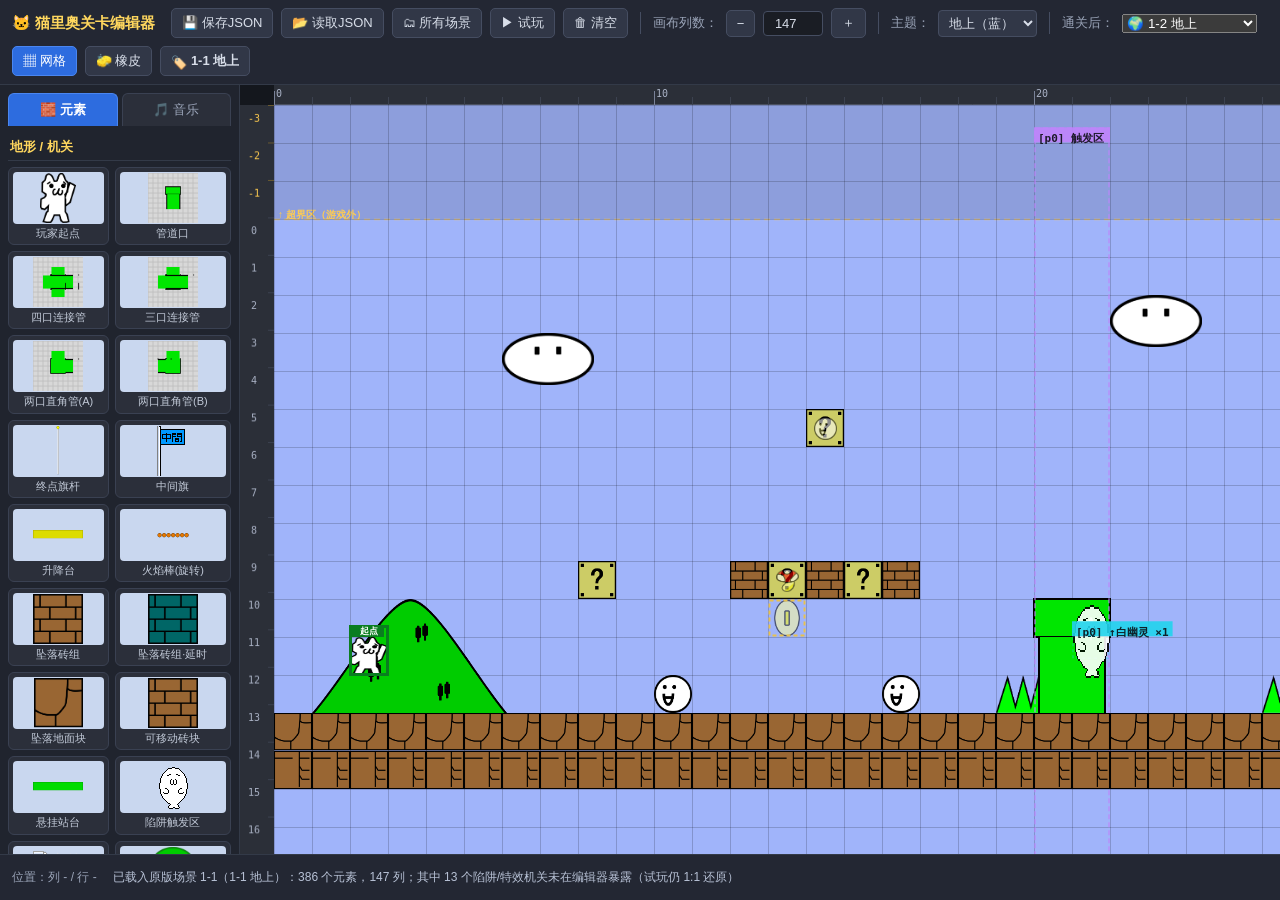
==== commit 08685ac4: "通关后选项" ====
--- a/index.html
+++ b/index.html
@@ -62,8 +62,7 @@
     </select>
     <span class="sep"></span>
     <label for="nextLevelSel">通关后：</label>
-    <select id="nextLevelSel" title="玩家碰到终点旗杆通关后的去向">
-      <option value="__next__">▶ 进入下一关</option>
+    <select id="nextLevelSel" title="玩家碰到终点旗杆通关后的去向（选项与“所有场景”一致）">
       <option value="__end__">🏁 游戏结束</option>
     </select>
     <button id="gridBtn" title="显示/隐藏网格">▦ 网格</button>
@@ -137,8 +136,8 @@
 
 <script src="assets/sprites/manifest.js?v=shell2"></script>
 <script src="elements.js?v=shell26"></script>
-<script src="stages_data.js?v=shell14"></script>
-<script src="editor.js?v=hd40"></script>
+<script src="stages_data.js?v=shell15"></script>
+<script src="editor.js?v=hd41"></script>
 <script>
 /* 加载画面：预加载 manifest 中所有切片 PNG，跟踪进度，完成后淡出遮罩。
  * 加载期间屏蔽所有键盘事件（capture 阶段拦截），防止编辑器接收按键放置/删除元素。 */
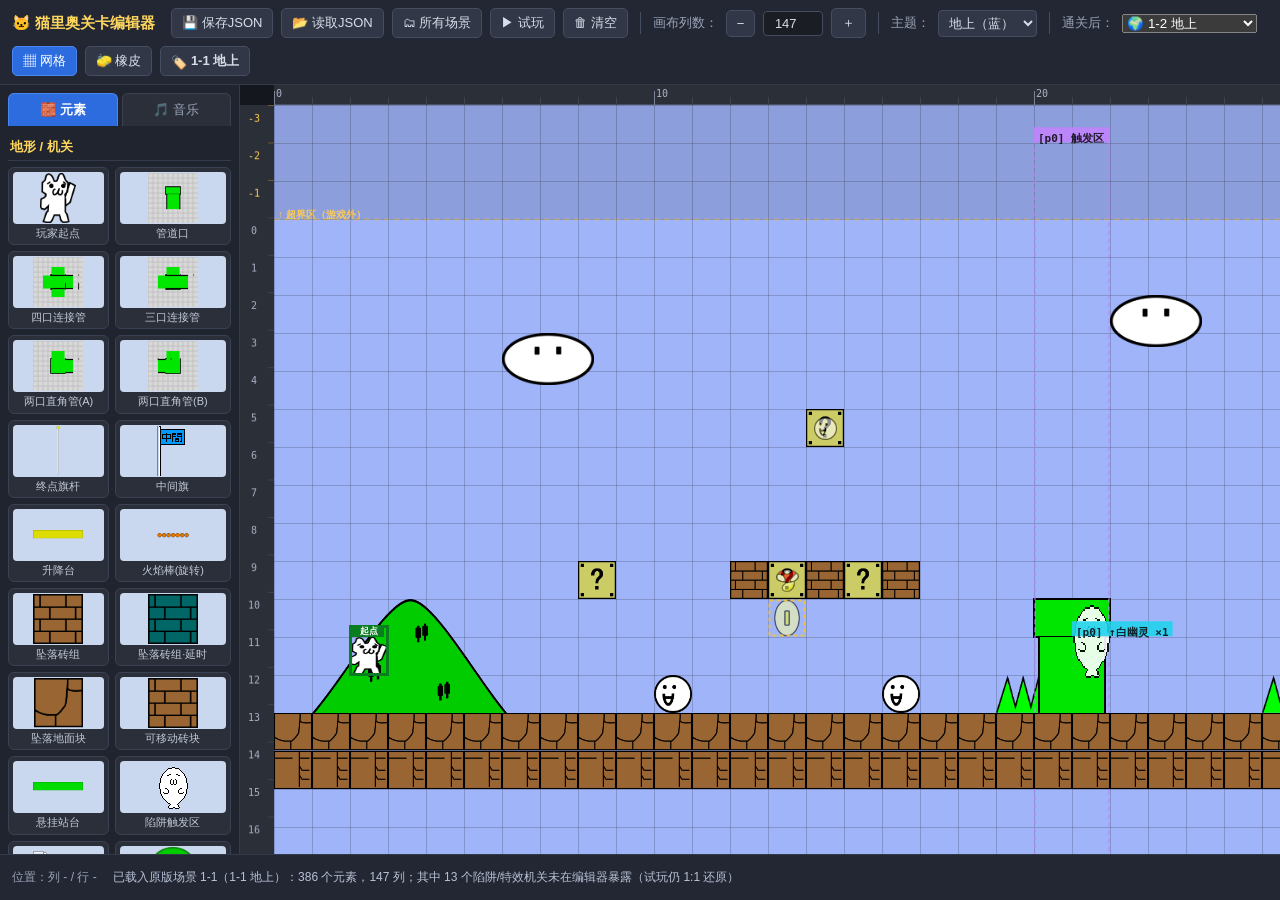
==== commit c36019e4: "1-3 音符块" ====
--- a/index.html
+++ b/index.html
@@ -1,4 +1,4 @@
-<!DOCTYPE html>
+﻿<!DOCTYPE html>
 <html lang="zh-CN">
 <head>
 <meta charset="UTF-8">
@@ -135,9 +135,9 @@
 </div>
 
 <script src="assets/sprites/manifest.js?v=shell2"></script>
-<script src="elements.js?v=shell26"></script>
+<script src="elements.js?v=shell27"></script>
 <script src="stages_data.js?v=shell15"></script>
-<script src="editor.js?v=hd41"></script>
+<script src="editor.js?v=hd42"></script>
 <script>
 /* 加载画面：预加载 manifest 中所有切片 PNG，跟踪进度，完成后淡出遮罩。
  * 加载期间屏蔽所有键盘事件（capture 阶段拦截），防止编辑器接收按键放置/删除元素。 */
